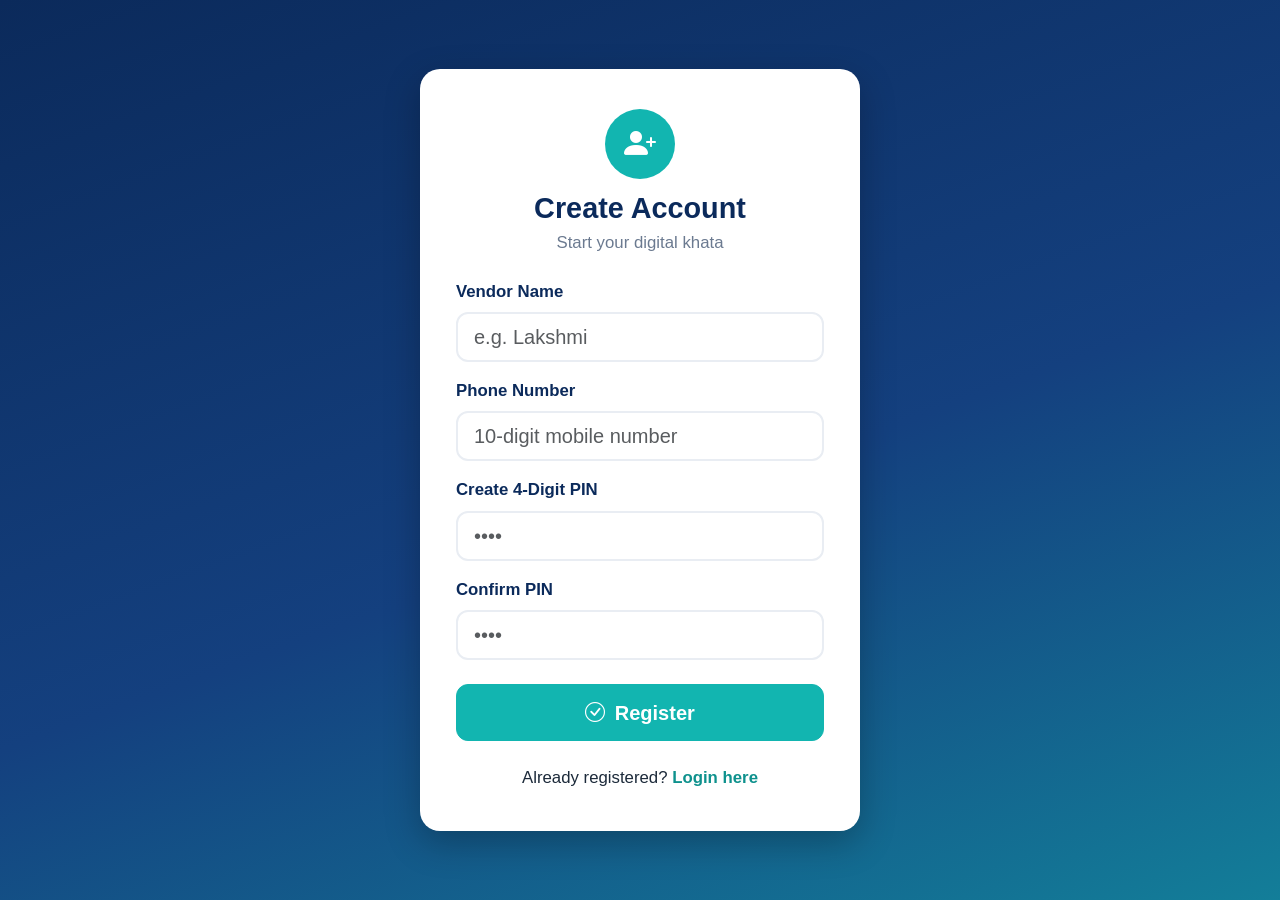
==== frontend/register.html @ 808014a6 "Initial VoiceKhata project" ====
<!DOCTYPE html>
<html lang="en">
<head>
  <meta charset="UTF-8">
  <meta name="viewport" content="width=device-width, initial-scale=1">
  <title>Register | VoiceKhata</title>

  <link href="https://cdn.jsdelivr.net/npm/bootstrap@5.3.3/dist/css/bootstrap.min.css" rel="stylesheet">
  <link href="https://cdn.jsdelivr.net/npm/bootstrap-icons@1.11.3/font/bootstrap-icons.min.css" rel="stylesheet">

  <link rel="stylesheet" href="css/style.css">
  <link rel="stylesheet" href="css/responsive.css">
</head>
<body>

  <div class="auth-page">
    <div class="auth-card">

      <div class="brand">
        <div class="brand-icon"><i class="bi bi-person-plus-fill"></i></div>
        <h1>Create Account</h1>
        <p>Start your digital khata</p>
      </div>

      <div id="formMessage" class="vk-alert" role="alert"></div>

      <form id="registerForm" novalidate>

        <div class="mb-3">
          <label for="vendorName" class="form-label">Vendor Name</label>
          <input type="text" id="vendorName" class="form-control form-control-lg"
                 placeholder="e.g. Lakshmi" maxlength="40" autocomplete="name">
          <div class="invalid-feedback" id="vendorNameError"></div>
        </div>

        <div class="mb-3">
          <label for="phone" class="form-label">Phone Number</label>
          <input type="tel" id="phone" class="form-control form-control-lg"
                 placeholder="10-digit mobile number"
                 inputmode="numeric" maxlength="10" autocomplete="tel">
          <div class="invalid-feedback" id="phoneError"></div>
        </div>

        <div class="mb-3">
          <label for="pin" class="form-label">Create 4-Digit PIN</label>
          <input type="password" id="pin" class="form-control form-control-lg"
                 placeholder="••••"
                 inputmode="numeric" maxlength="4" autocomplete="new-password">
          <div class="invalid-feedback" id="pinError"></div>
        </div>

        <div class="mb-4">
          <label for="confirmPin" class="form-label">Confirm PIN</label>
          <input type="password" id="confirmPin" class="form-control form-control-lg"
                 placeholder="••••"
                 inputmode="numeric" maxlength="4" autocomplete="new-password">
          <div class="invalid-feedback" id="confirmPinError"></div>
        </div>

        <button type="submit" class="btn btn-vk-teal btn-lg w-100">
          <i class="bi bi-check-circle me-1"></i> Register
        </button>
      </form>

      <p class="text-center mt-4 mb-0">
        Already registered? <a href="login.html" class="auth-link">Login here</a>
      </p>

    </div>
  </div>

  <script src="https://cdn.jsdelivr.net/npm/bootstrap@5.3.3/dist/js/bootstrap.bundle.min.js"></script>
  <script src="js/auth.js"></script>
</body>
</html>
---- frontend/css/style.css ----
/* ==========================================================
   VoiceKhata - Shared styles (used on every page)
   Colors: Navy #0B2A5B, Teal #12B5B0, White, Light grey
   ========================================================== */

:root {
  --vk-navy: #0B2A5B;
  --vk-navy-dark: #081f44;
  --vk-teal: #12B5B0;
  --vk-teal-dark: #0e918d;
  --vk-white: #ffffff;
  --vk-grey-bg: #f3f5f8;
  --vk-grey-card: #e9edf3;
  --vk-text: #1c2a3a;
  --vk-muted: #6b7a90;
  --vk-danger: #d93a3a;
  --vk-success: #1e9e5a;
}

body {
  font-family: "Segoe UI", Roboto, Arial, sans-serif;
  font-size: 1.05rem;            /* slightly larger text for easy reading */
  color: var(--vk-text);
  background-color: var(--vk-grey-bg);
}

/* ---------- Buttons ---------- */
.btn-vk-primary {
  background-color: var(--vk-navy);
  border-color: var(--vk-navy);
  color: var(--vk-white);
  font-weight: 600;
  padding: 0.8rem 1.2rem;        /* large, easy to tap */
  border-radius: 12px;
}
.btn-vk-primary:hover,
.btn-vk-primary:focus {
  background-color: var(--vk-navy-dark);
  border-color: var(--vk-navy-dark);
  color: var(--vk-white);
}

.btn-vk-teal {
  background-color: var(--vk-teal);
  border-color: var(--vk-teal);
  color: var(--vk-white);
  font-weight: 600;
  padding: 0.8rem 1.2rem;
  border-radius: 12px;
}
.btn-vk-teal:hover,
.btn-vk-teal:focus {
  background-color: var(--vk-teal-dark);
  border-color: var(--vk-teal-dark);
  color: var(--vk-white);
}

/* ---------- Form inputs ---------- */
.form-label {
  font-weight: 600;
  color: var(--vk-navy);
}

.form-control-lg {
  border-radius: 12px;
  border: 2px solid var(--vk-grey-card);
}

.form-control:focus {
  border-color: var(--vk-teal);
  box-shadow: 0 0 0 0.2rem rgba(18, 181, 176, 0.25);
}

/* ---------- Authentication pages (login / register) ---------- */
.auth-page {
  min-height: 100vh;
  display: flex;
  align-items: center;
  justify-content: center;
  padding: 1.5rem 1rem;
  background: linear-gradient(160deg, var(--vk-navy) 0%, #14407f 55%, var(--vk-teal) 140%);
}

.auth-card {
  width: 100%;
  max-width: 440px;
  background: var(--vk-white);
  border-radius: 20px;
  padding: 2rem 1.75rem;
  box-shadow: 0 12px 35px rgba(0, 0, 0, 0.25);
}

.brand {
  text-align: center;
  margin-bottom: 1.5rem;
}

.brand-icon {
  width: 70px;
  height: 70px;
  margin: 0 auto 0.75rem;
  border-radius: 50%;
  background: var(--vk-teal);
  color: var(--vk-white);
  display: flex;
  align-items: center;
  justify-content: center;
  font-size: 2rem;
}

.brand h1 {
  font-size: 1.8rem;
  font-weight: 800;
  color: var(--vk-navy);
  margin: 0;
}

.brand p {
  color: var(--vk-muted);
  margin: 0.25rem 0 0;
}

.auth-link {
  color: var(--vk-teal-dark);
  font-weight: 600;
  text-decoration: none;
}
.auth-link:hover {
  text-decoration: underline;
}

/* ---------- Messages ---------- */
.vk-alert {
  display: none;                 /* hidden until JavaScript shows it */
  border-radius: 12px;
  padding: 0.75rem 1rem;
  margin-bottom: 1rem;
  font-weight: 600;
}
.vk-alert.show { display: block; }
.vk-alert.error   { background: #fdeaea; color: var(--vk-danger); }
.vk-alert.success { background: #e4f6ec; color: var(--vk-success); }

/* Keep page content from becoming too wide on big screens */
@media (min-width: 1200px) {
  .container {
    max-width: 1000px;
  }
}
---- frontend/css/responsive.css ----
/* ==========================================================
   VoiceKhata - Responsive tweaks
   These rules apply only on smaller screens.
   ========================================================== */

/* Phones (screens narrower than 576px) */
@media (max-width: 575.98px) {
  body {
    font-size: 1rem;
  }

  .auth-card {
    padding: 1.5rem 1.25rem;
    border-radius: 16px;
  }

  .brand h1 {
    font-size: 1.5rem;
  }
}

/* Tablets and above (768px+) */
@media (min-width: 768px) {
  .auth-card {
    padding: 2.5rem 2.25rem;
  }
}
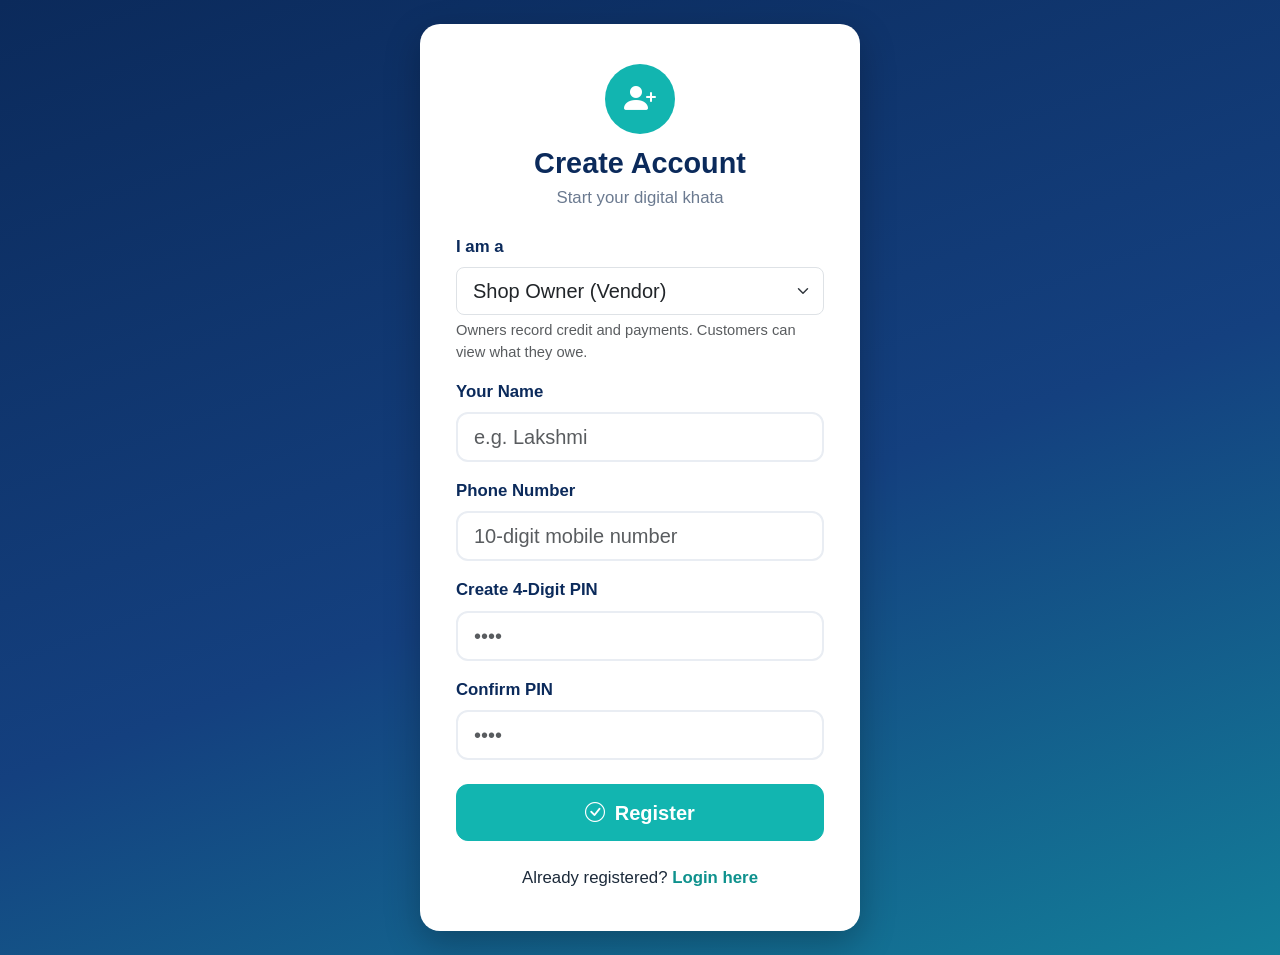
==== commit 5b2137b2: "Update VoiceKhata features and customer portal" ====
--- a/frontend/register.html
+++ b/frontend/register.html
@@ -27,7 +27,16 @@
       <form id="registerForm" novalidate>
 
         <div class="mb-3">
-          <label for="vendorName" class="form-label">Vendor Name</label>
+          <label for="role" class="form-label">I am a</label>
+          <select id="role" class="form-select form-select-lg">
+            <option value="OWNER">Shop Owner (Vendor)</option>
+            <option value="CUSTOMER">Customer</option>
+          </select>
+          <div class="form-text" id="roleHint">Owners record credit and payments. Customers can view what they owe.</div>
+        </div>
+
+        <div class="mb-3">
+          <label for="vendorName" class="form-label">Your Name</label>
           <input type="text" id="vendorName" class="form-control form-control-lg"
                  placeholder="e.g. Lakshmi" maxlength="40" autocomplete="name">
           <div class="invalid-feedback" id="vendorNameError"></div>
